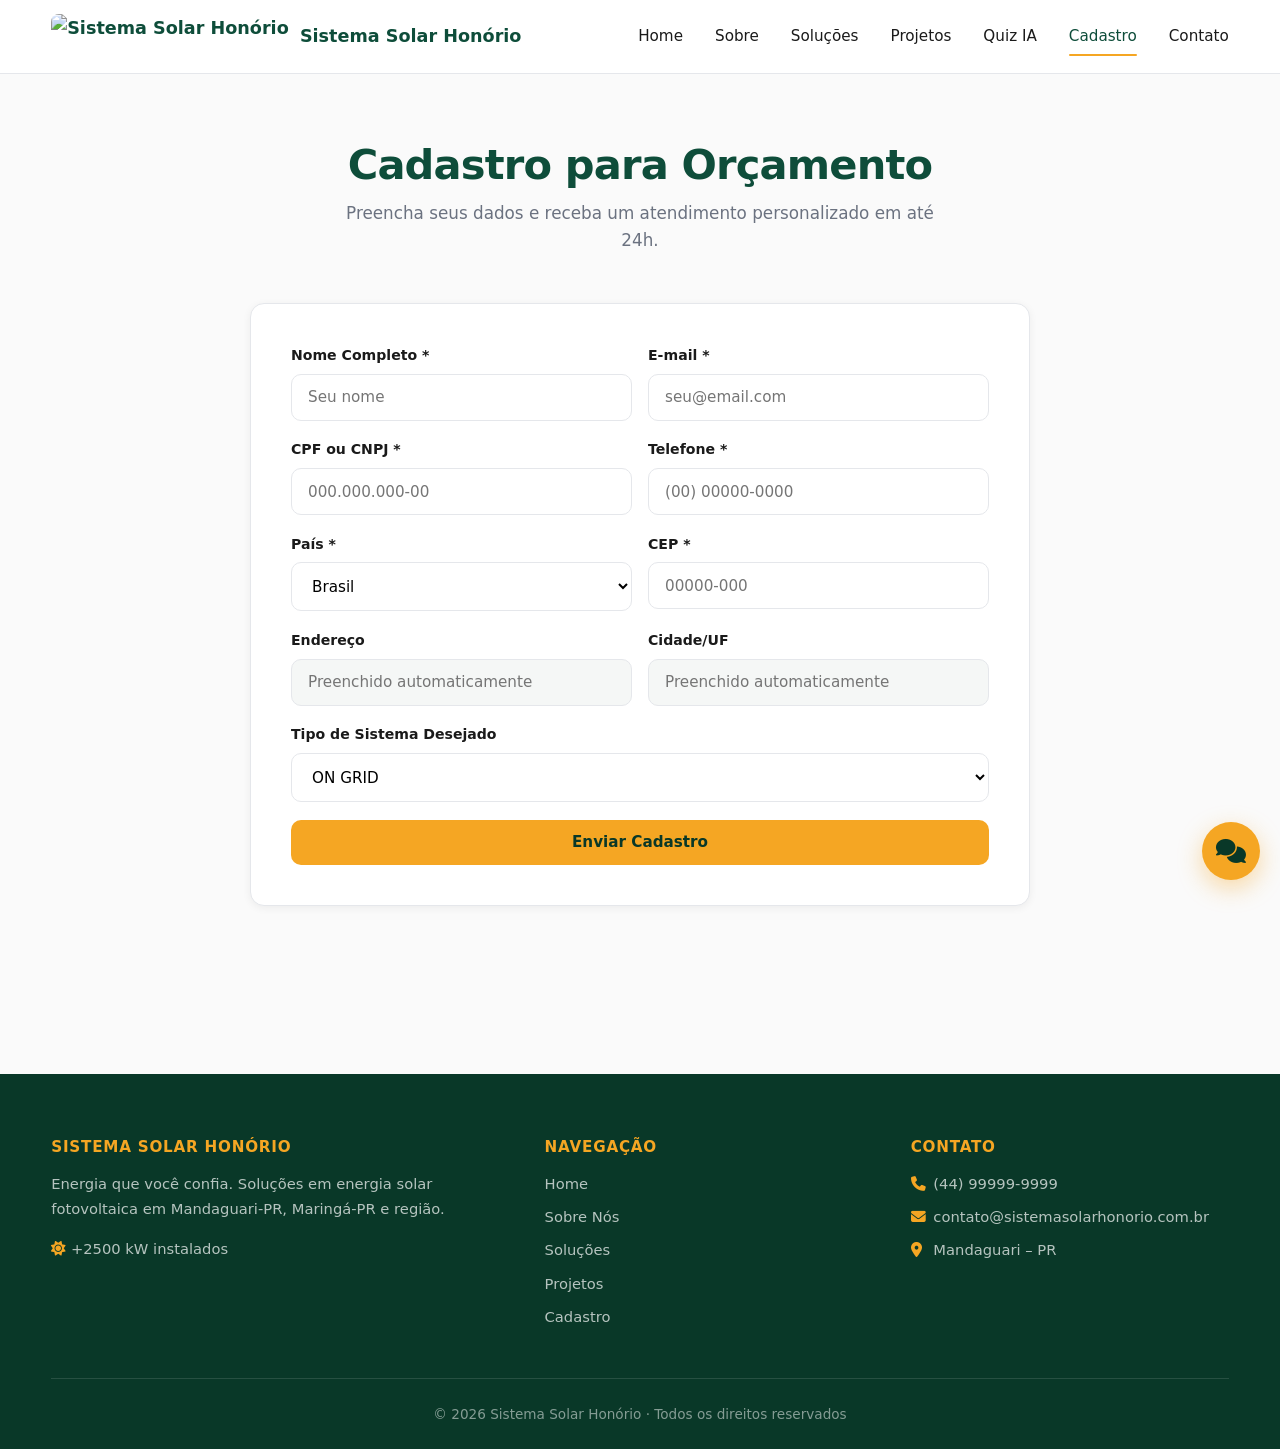
==== cadastro.html @ 6563ec47 "Create cadastro.html for user registration form This file contains an HTML form for user registratio" ====
<!DOCTYPE html>
<html lang="pt-BR">
<head>
  <meta charset="UTF-8">
  <meta name="viewport" content="width=device-width, initial-scale=1.0">
  <title>Cadastro | Sistema Solar Honório</title>
  <link rel="stylesheet" href="https://cdnjs.cloudflare.com/ajax/libs/font-awesome/6.5.0/css/all.min.css">
  <link rel="stylesheet" href="style.css">
</head>
<body>
  <div id="navbar"></div>

  <section class="section" style="padding-top: 140px;">
    <div class="container">
      <h2 class="section-title">Cadastro para Orçamento</h2>
      <p class="section-subtitle">Preencha seus dados e receba um atendimento personalizado em até 24h.</p>

      <form id="formCadastro" class="form-box">
        <div class="form-row">
          <div class="form-group">
            <label for="nome">Nome Completo *</label>
            <input type="text" id="nome" required placeholder="Seu nome">
          </div>
          <div class="form-group">
            <label for="email">E-mail *</label>
            <input type="email" id="email" required placeholder="seu@email.com">
          </div>
        </div>

        <div class="form-row">
          <div class="form-group">
            <label for="cpfCnpj">CPF ou CNPJ *</label>
            <input type="text" id="cpfCnpj" required placeholder="000.000.000-00" maxlength="18">
          </div>
          <div class="form-group">
            <label for="telefone">Telefone *</label>
            <input type="tel" id="telefone" required placeholder="(00) 00000-0000">
          </div>
        </div>

        <div class="form-row">
          <div class="form-group">
            <label for="pais">País *</label>
            <select id="pais" required>
              <option value="BR">Brasil</option>
              <option value="AR">Argentina</option>
              <option value="PY">Paraguai</option>
              <option value="UY">Uruguai</option>
              <option value="US">Estados Unidos</option>
              <option value="PT">Portugal</option>
            </select>
          </div>
          <div class="form-group">
            <label for="cep">CEP *</label>
            <input type="text" id="cep" required placeholder="00000-000" maxlength="9">
          </div>
        </div>

        <div class="form-row">
          <div class="form-group">
            <label for="endereco">Endereço</label>
            <input type="text" id="endereco" readonly placeholder="Preenchido automaticamente">
          </div>
          <div class="form-group">
            <label for="cidade">Cidade/UF</label>
            <input type="text" id="cidade" readonly placeholder="Preenchido automaticamente">
          </div>
        </div>

        <div class="form-group">
          <label for="tipoSistema">Tipo de Sistema Desejado</label>
          <select id="tipoSistema">
            <option>ON GRID</option>
            <option>OFF GRID</option>
            <option>ZERO GRID</option>
            <option>HÍBRIDO</option>
            <option>BESS</option>
            <option>Ainda não sei</option>
          </select>
        </div>

        <button type="submit" class="btn btn-primary" style="width:100%; justify-content:center;">Enviar Cadastro</button>
        <div id="formStatus" class="form-status"></div>
      </form>
    </div>
  </section>

  <div id="footer"></div>
  <script src="script.js"></script>
</body>
</html>
---- style.css ----
/* ===== RESET E VARIÁVEIS ===== */
:root {
  --primary: #0e4d3a;
  --primary-dark: #093828;
  --secondary: #f5a623;
  --secondary-dark: #d98f10;
  --accent: #16a34a;
  --dark: #1a1a1a;
  --gray: #6b7280;
  --light: #fafafa;
  --white: #ffffff;
  --border: #e5e7eb;
  --shadow-sm: 0 2px 8px rgba(0, 0, 0, 0.06);
  --shadow-md: 0 8px 24px rgba(0, 0, 0, 0.08);
  --shadow-lg: 0 20px 50px rgba(0, 0, 0, 0.12);
  --radius: 14px;
  --font: 'Inter', -apple-system, BlinkMacSystemFont, 'Segoe UI', system-ui, sans-serif;
}

* { margin: 0; padding: 0; box-sizing: border-box; }
html { scroll-behavior: smooth; }
body {
  font-family: var(--font);
  background: var(--light);
  color: var(--dark);
  line-height: 1.65;
  -webkit-font-smoothing: antialiased;
}
a { text-decoration: none; color: inherit; }
ul { list-style: none; }
img { max-width: 100%; display: block; }
.container { width: min(1180px, 92%); margin: 0 auto; }

/* ===== TIPOGRAFIA ===== */
h1, h2, h3, h4 { line-height: 1.2; font-weight: 700; letter-spacing: -0.02em; }
h1 { font-size: clamp(2.2rem, 5vw, 3.6rem); }
h2 { font-size: clamp(1.8rem, 3.5vw, 2.6rem); }
h3 { font-size: 1.25rem; }
.section { padding: 5.5rem 0; }
.section-title {
  color: var(--primary);
  text-align: center;
  margin-bottom: 0.6rem;
}
.section-subtitle {
  text-align: center;
  color: var(--gray);
  max-width: 620px;
  margin: 0 auto 3rem;
  font-size: 1.05rem;
}

/* ===== BOTÕES ===== */
.btn {
  display: inline-flex;
  align-items: center;
  gap: 0.5rem;
  padding: 0.85rem 1.9rem;
  border-radius: 10px;
  font-weight: 600;
  font-size: 0.95rem;
  transition: all 0.25s ease;
  cursor: pointer;
  border: none;
  font-family: inherit;
}
.btn-primary { background: var(--secondary); color: var(--primary-dark); }
.btn-primary:hover { background: var(--secondary-dark); transform: translateY(-2px); box-shadow: 0 8px 20px rgba(245, 166, 35, 0.35); }
.btn-outline { background: transparent; border: 2px solid var(--white); color: var(--white); }
.btn-outline:hover { background: var(--white); color: var(--primary); }
.btn-dark { background: var(--primary); color: var(--white); }
.btn-dark:hover { background: var(--primary-dark); transform: translateY(-2px); }

/* ===== HEADER / NAV ===== */
.header {
  position: fixed;
  top: 0; left: 0; right: 0;
  z-index: 1000;
  background: rgba(255, 255, 255, 0.92);
  backdrop-filter: blur(14px);
  -webkit-backdrop-filter: blur(14px);
  border-bottom: 1px solid var(--border);
  transition: all 0.3s;
}
.nav {
  display: flex;
  justify-content: space-between;
  align-items: center;
  padding: 0.9rem 0;
}
.logo {
  display: flex;
  align-items: center;
  gap: 0.7rem;
  font-weight: 800;
  font-size: 1.1rem;
  color: var(--primary);
}
.logo img { height: 44px; width: auto; border-radius: 8px; }
.nav-links { display: flex; gap: 2rem; align-items: center; }
.nav-links a {
  color: var(--dark);
  font-weight: 500;
  font-size: 0.95rem;
  padding: 0.4rem 0;
  position: relative;
  transition: color 0.2s;
}
.nav-links a:hover { color: var(--primary); }
.nav-links a.active { color: var(--primary); }
.nav-links a.active::after {
  content: '';
  position: absolute;
  bottom: -4px; left: 0; right: 0;
  height: 2px;
  background: var(--secondary);
  border-radius: 2px;
}
.menu-toggle {
  display: none;
  background: none;
  border: none;
  font-size: 1.6rem;
  color: var(--primary);
  cursor: pointer;
}

/* ===== HERO ===== */
.hero {
  min-height: 90vh;
  display: flex;
  align-items: center;
  padding: 140px 0 80px;
  position: relative;
  overflow: hidden;
  background: linear-gradient(135deg, #0e4d3a 0%, #16a34a 100%);
  color: var(--white);
}
.hero::before {
  content: '';
  position: absolute;
  top: -20%; right: -10%;
  width: 500px; height: 500px;
  background: radial-gradient(circle, rgba(245, 166, 35, 0.35), transparent 70%);
  border-radius: 50%;
  animation: float 8s ease-in-out infinite;
}
@keyframes float {
  0%, 100% { transform: translateY(0) scale(1); }
  50% { transform: translateY(-30px) scale(1.05); }
}
.hero-content { position: relative; z-index: 2; max-width: 720px; }
.hero h1 { margin-bottom: 1.2rem; }
.hero p { font-size: 1.15rem; opacity: 0.92; margin-bottom: 2rem; }
.hero-badges {
  display: flex;
  gap: 0.7rem;
  flex-wrap: wrap;
  margin-bottom: 2rem;
}
.badge {
  background: rgba(255, 255, 255, 0.14);
  border: 1px solid rgba(255, 255, 255, 0.25);
  padding: 0.5rem 1rem;
  border-radius: 50px;
  font-size: 0.85rem;
  font-weight: 500;
  display: inline-flex;
  align-items: center;
  gap: 0.4rem;
}
.hero-buttons { display: flex; gap: 1rem; flex-wrap: wrap; }

/* ===== STATS ===== */
.stats {
  background: var(--white);
  padding: 3.5rem 0;
  border-bottom: 1px solid var(--border);
}
.stats-grid {
  display: grid;
  grid-template-columns: repeat(auto-fit, minmax(160px, 1fr));
  gap: 2rem;
  text-align: center;
}
.stat h3 {
  font-size: 2.6rem;
  color: var(--primary);
  font-weight: 800;
  letter-spacing: -0.03em;
}
.stat p { color: var(--gray); font-size: 0.95rem; }

/* ===== CARDS ===== */
.grid-3 {
  display: grid;
  grid-template-columns: repeat(auto-fit, minmax(260px, 1fr));
  gap: 1.5rem;
}
.card {
  background: var(--white);
  padding: 2rem 1.6rem;
  border-radius: var(--radius);
  border: 1px solid var(--border);
  transition: all 0.3s ease;
}
.card:hover {
  border-color: var(--secondary);
  transform: translateY(-6px);
  box-shadow: var(--shadow-md);
}
.card i {
  font-size: 1.9rem;
  color: var(--secondary);
  margin-bottom: 1rem;
  display: inline-block;
}
.card h3 { color: var(--primary); margin-bottom: 0.5rem; }
.card p { color: var(--gray); font-size: 0.95rem; }

/* ===== PROJETOS ===== */
.projects-grid {
  display: grid;
  grid-template-columns: repeat(auto-fit, minmax(280px, 1fr));
  gap: 1.5rem;
}
.project-card {
  border-radius: var(--radius);
  overflow: hidden;
  position: relative;
  box-shadow: var(--shadow-sm);
  transition: transform 0.35s;
  aspect-ratio: 4 / 3;
}
.project-card:hover { transform: scale(1.02); }
.project-card img { width: 100%; height: 100%; object-fit: cover; }
.project-info {
  position: absolute;
  bottom: 0; left: 0; right: 0;
  padding: 2.5rem 1.2rem 1.2rem;
  background: linear-gradient(transparent, rgba(9, 56, 40, 0.92));
  color: var(--white);
}
.project-info h4 { font-size: 1.05rem; margin-bottom: 0.2rem; }
.project-info p { font-size: 0.85rem; opacity: 0.85; }

/* ===== SOBRE ===== */
.about-grid {
  display: grid;
  grid-template-columns: 1fr 1fr;
  gap: 3.5rem;
  align-items: center;
}
.about-grid img {
  border-radius: var(--radius);
  box-shadow: var(--shadow-md);
  aspect-ratio: 4 / 3;
  object-fit: cover;
  width: 100%;
}
.about-text h2 { color: var(--primary); margin-bottom: 0.4rem; }
.about-text .tagline {
  color: var(--secondary);
  font-weight: 600;
  margin-bottom: 1.2rem;
  display: block;
}
.about-text p { color: var(--gray); margin-bottom: 1rem; }

/* ===== FORMULÁRIO ===== */
.form-box {
  background: var(--white);
  border: 1px solid var(--border);
  border-radius: var(--radius);
  padding: 2.5rem;
  max-width: 780px;
  margin: 0 auto;
  box-shadow: var(--shadow-sm);
}
.form-row {
  display: grid;
  grid-template-columns: 1fr 1fr;
  gap: 1rem;
}
.form-group { margin-bottom: 1.1rem; }
.form-group label {
  display: block;
  font-size: 0.88rem;
  font-weight: 600;
  color: var(--dark);
  margin-bottom: 0.4rem;
}
.form-group input,
.form-group select {
  width: 100%;
  padding: 0.85rem 1rem;
  border: 1.5px solid var(--border);
  border-radius: 10px;
  font-size: 0.95rem;
  font-family: inherit;
  background: var(--white);
  transition: all 0.2s;
}
.form-group input:focus,
.form-group select:focus {
  border-color: var(--secondary);
  outline: none;
  box-shadow: 0 0 0 3px rgba(245, 166, 35, 0.15);
}
.form-group input[readonly] {
  background: #f5f7f6;
  color: var(--gray);
}
.form-status {
  margin-top: 1rem;
  padding: 0.85rem 1rem;
  border-radius: 10px;
  font-size: 0.9rem;
  display: none;
}
.form-status.success { background: #dcfce7; color: #166534; display: block; }
.form-status.error { background: #fee2e2; color: #991b1b; display: block; }

/* ===== QUIZ ===== */
.quiz-box {
  background: var(--white);
  border: 1px solid var(--border);
  border-radius: var(--radius);
  padding: 2.5rem;
  max-width: 720px;
  margin: 0 auto;
  box-shadow: var(--shadow-sm);
}
.quiz-progress {
  height: 6px;
  background: #eef2f0;
  border-radius: 3px;
  margin-bottom: 1.5rem;
  overflow: hidden;
}
.quiz-progress-bar {
  height: 100%;
  background: var(--secondary);
  border-radius: 3px;
  transition: width 0.4s ease;
}
.quiz-question { font-size: 1.15rem; font-weight: 600; margin-bottom: 1.2rem; color: var(--primary); }
.quiz-options { display: grid; gap: 0.7rem; }
.quiz-option {
  padding: 0.95rem 1.2rem;
  border: 1.5px solid var(--border);
  border-radius: 10px;
  cursor: pointer;
  transition: all 0.2s;
  font-size: 0.95rem;
}
.quiz-option:hover { border-color: var(--secondary); background: #fffaf0; }
.quiz-result h3 { color: var(--primary); margin-bottom: 0.6rem; }
.quiz-result .result-badge {
  display: inline-block;
  padding: 0.7rem 1.6rem;
  background: var(--secondary);
  color: var(--primary-dark);
  border-radius: 10px;
  font-weight: 800;
  font-size: 1.4rem;
  margin: 0.8rem 0 1.2rem;
}

/* ===== PARCEIROS ===== */
.partners-logos {
  display: flex;
  flex-wrap: wrap;
  justify-content: center;
  gap: 2.5rem;
  align-items: center;
}
.partners-logos img {
  height: 56px;
  width: auto;
  filter: grayscale(100%);
  opacity: 0.6;
  transition: all 0.3s;
}
.partners-logos img:hover { filter: grayscale(0); opacity: 1; }

/* ===== CONTATO ===== */
.contact-grid {
  display: grid;
  grid-template-columns: repeat(auto-fit, minmax(220px, 1fr));
  gap: 1.5rem;
}
.contact-card {
  background: var(--white);
  border: 1px solid var(--border);
  border-radius: var(--radius);
  padding: 2rem 1.5rem;
  text-align: center;
  transition: all 0.3s;
}
.contact-card:hover { border-color: var(--secondary); box-shadow: var(--shadow-md); }
.contact-card i {
  font-size: 1.9rem;
  color: var(--secondary);
  margin-bottom: 0.8rem;
}
.contact-card h4 { color: var(--primary); margin-bottom: 0.3rem; font-size: 1rem; }
.contact-card p { color: var(--gray); font-size: 0.92rem; }

/* ===== FOOTER ===== */
.footer {
  background: var(--primary-dark);
  color: var(--white);
  padding: 4rem 0 1.5rem;
  margin-top: 5rem;
}
.footer-grid {
  display: grid;
  grid-template-columns: 1.4fr 1fr 1fr;
  gap: 3rem;
  margin-bottom: 2.5rem;
}
.footer h4 {
  color: var(--secondary);
  font-size: 0.95rem;
  text-transform: uppercase;
  letter-spacing: 0.05em;
  margin-bottom: 1rem;
}
.footer p, .footer li {
  color: rgba(255, 255, 255, 0.7);
  font-size: 0.92rem;
  margin-bottom: 0.55rem;
}
.footer li i { width: 18px; color: var(--secondary); }
.footer-bottom {
  border-top: 1px solid rgba(255, 255, 255, 0.12);
  padding-top: 1.5rem;
  text-align: center;
  font-size: 0.85rem;
  color: rgba(255, 255, 255, 0.5);
}

/* ===== CHAT ===== */
.chat-widget { position: fixed; bottom: 20px; right: 20px; z-index: 1100; }
.chat-toggle {
  width: 58px; height: 58px;
  border-radius: 50%;
  background: var(--secondary);
  color: var(--primary-dark);
  border: none;
  font-size: 1.5rem;
  cursor: pointer;
  box-shadow: 0 8px 24px rgba(245, 166, 35, 0.4);
  transition: transform 0.25s;
  display: flex;
  align-items: center;
  justify-content: center;
}
.chat-toggle:hover { transform: scale(1.08); }
.chat-window {
  display: none;
  position: absolute;
  bottom: 74px;
  right: 0;
  width: 340px;
  max-width: calc(100vw - 40px);
  background: var(--white);
  border-radius: var(--radius);
  box-shadow: var(--shadow-lg);
  overflow: hidden;
  border: 1px solid var(--border);
}
.chat-window.open { display: block; animation: slideUp 0.3s ease; }
@keyframes slideUp {
  from { opacity: 0; transform: translateY(10px); }
  to { opacity: 1; transform: translateY(0); }
}
.chat-header {
  background: var(--primary);
  color: var(--white);
  padding: 0.9rem 1rem;
  font-weight: 600;
  font-size: 0.95rem;
}
.chat-messages {
  height: 280px;
  overflow-y: auto;
  padding: 1rem;
  background: #f7f9f8;
}
.chat-msg {
  padding: 0.65rem 0.9rem;
  border-radius: 12px;
  max-width: 85%;
  font-size: 0.9rem;
  margin-bottom: 0.7rem;
  line-height: 1.4;
}
.chat-msg.bot { background: var(--white); border: 1px solid var(--border); }
.chat-msg.user { background: var(--primary); color: var(--white); margin-left: auto; }
.chat-input-area {
  display: flex;
  border-top: 1px solid var(--border);
}
.chat-input-area input {
  flex: 1;
  padding: 0.85rem 1rem;
  border: none;
  outline: none;
  font-family: inherit;
  font-size: 0.9rem;
}
.chat-input-area button {
  background: var(--secondary);
  border: none;
  padding: 0 1.2rem;
  cursor: pointer;
  color: var(--primary-dark);
  font-size: 1rem;
}

/* ===== RESPONSIVO ===== */
@media (max-width: 860px) {
  .nav-links {
    position: fixed;
    top: 68px;
    left: 0;
    width: 100%;
    height: calc(100vh - 68px);
    background: var(--white);
    flex-direction: column;
    justify-content: flex-start;
    padding: 2.5rem 2rem;
    gap: 0;
    transform: translateX(-100%);
    transition: transform 0.3s ease;
    border-top: 1px solid var(--border);
  }
  .nav-links.active { transform: translateX(0); }
  .nav-links li { width: 100%; border-bottom: 1px solid var(--border); }
  .nav-links a { display: block; padding: 1rem 0; font-size: 1.05rem; }
  .nav-links a.active::after { display: none; }
  .menu-toggle { display: block; }
  .about-grid { grid-template-columns: 1fr; gap: 2rem; }
  .form-row { grid-template-columns: 1fr; }
  .form-box, .quiz-box { padding: 1.6rem; }
  .footer-grid { grid-template-columns: 1fr; gap: 2rem; }
  .hero { padding-top: 120px; }
  .section { padding: 3.5rem 0; }
}
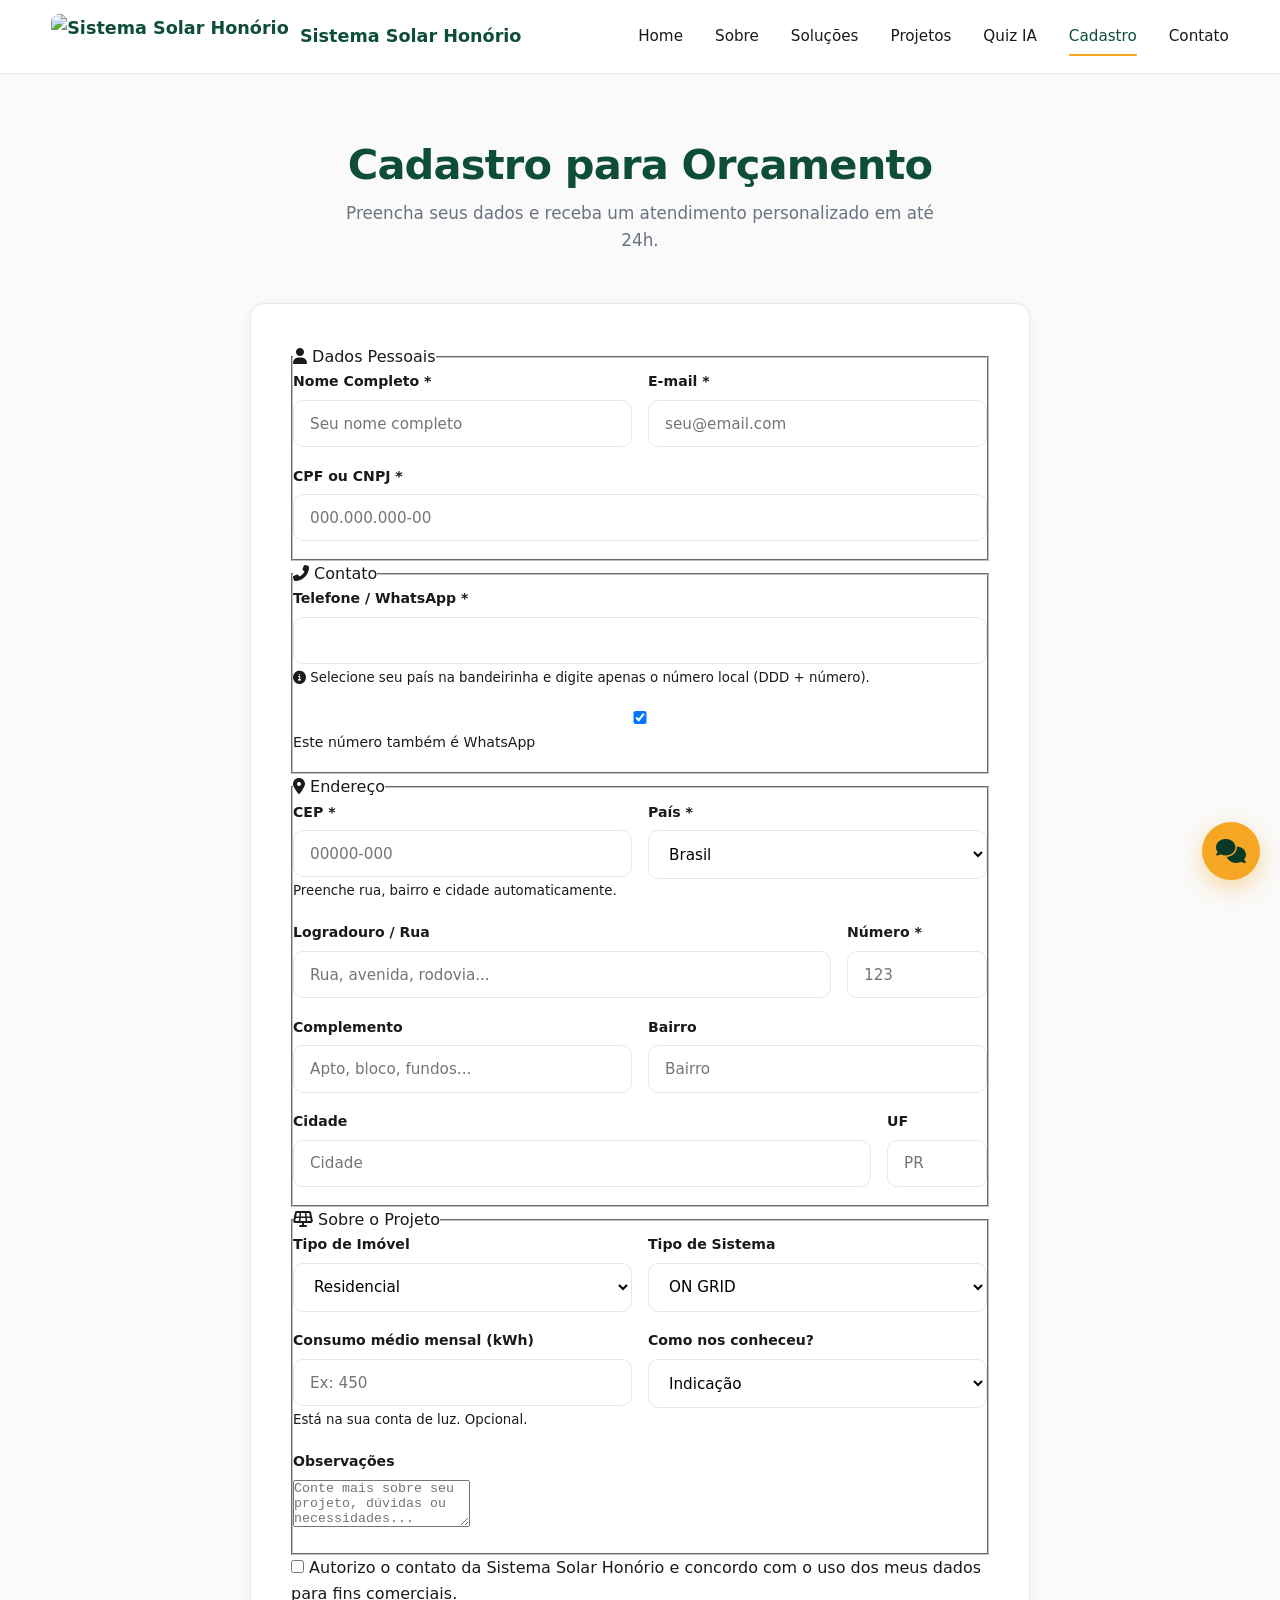
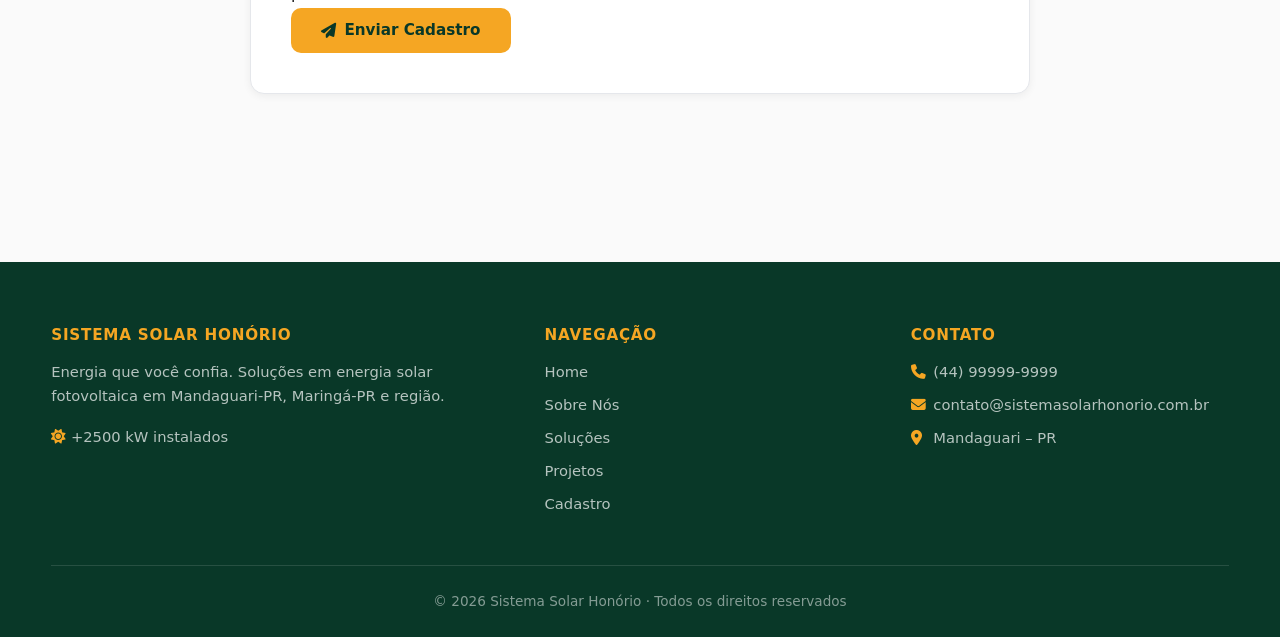
==== commit cdea3952: "Refactor cadastro form with new fields and styles Updated the cadastro.html form to include new fiel" ====
--- a/cadastro.html
+++ b/cadastro.html
@@ -5,6 +5,8 @@
   <meta name="viewport" content="width=device-width, initial-scale=1.0">
   <title>Cadastro | Sistema Solar Honório</title>
   <link rel="stylesheet" href="https://cdnjs.cloudflare.com/ajax/libs/font-awesome/6.5.0/css/all.min.css">
+  <!-- intl-tel-input: seletor de país no telefone -->
+  <link rel="stylesheet" href="https://cdn.jsdelivr.net/npm/intl-tel-input@23.0.4/build/css/intlTelInput.css">
   <link rel="stylesheet" href="style.css">
 </head>
 <body>
@@ -15,77 +17,187 @@
       <h2 class="section-title">Cadastro para Orçamento</h2>
       <p class="section-subtitle">Preencha seus dados e receba um atendimento personalizado em até 24h.</p>
 
-      <form id="formCadastro" class="form-box">
-        <div class="form-row">
-          <div class="form-group">
-            <label for="nome">Nome Completo *</label>
-            <input type="text" id="nome" required placeholder="Seu nome">
-          </div>
-          <div class="form-group">
-            <label for="email">E-mail *</label>
-            <input type="email" id="email" required placeholder="seu@email.com">
-          </div>
-        </div>
-
-        <div class="form-row">
+      <form id="formCadastro" class="form-box" novalidate>
+
+        <!-- ===== DADOS PESSOAIS ===== -->
+        <fieldset class="form-fieldset">
+          <legend class="form-legend">
+            <i class="fas fa-user"></i> Dados Pessoais
+          </legend>
+
+          <div class="form-row">
+            <div class="form-group">
+              <label for="nome">Nome Completo *</label>
+              <input type="text" id="nome" required placeholder="Seu nome completo">
+            </div>
+            <div class="form-group">
+              <label for="email">E-mail *</label>
+              <input type="email" id="email" required placeholder="seu@email.com">
+            </div>
+          </div>
+
           <div class="form-group">
             <label for="cpfCnpj">CPF ou CNPJ *</label>
             <input type="text" id="cpfCnpj" required placeholder="000.000.000-00" maxlength="18">
           </div>
-          <div class="form-group">
-            <label for="telefone">Telefone *</label>
-            <input type="tel" id="telefone" required placeholder="(00) 00000-0000">
-          </div>
+        </fieldset>
+
+        <!-- ===== CONTATO ===== -->
+        <fieldset class="form-fieldset">
+          <legend class="form-legend">
+            <i class="fas fa-phone-alt"></i> Contato
+          </legend>
+
+          <div class="form-group">
+            <label for="telefone">Telefone / WhatsApp *</label>
+            <input type="tel" id="telefone" required data-intl="true">
+            <small class="form-hint">
+              <i class="fas fa-info-circle"></i>
+              Selecione seu país na bandeirinha e digite apenas o número local (DDD + número).
+            </small>
+          </div>
+
+          <div class="form-group">
+            <label class="checkbox-label" style="font-weight:500; color:var(--dark);">
+              <input type="checkbox" id="isWhatsapp" checked>
+              <span>Este número também é WhatsApp</span>
+            </label>
+          </div>
+        </fieldset>
+
+        <!-- ===== ENDEREÇO ===== -->
+        <fieldset class="form-fieldset">
+          <legend class="form-legend">
+            <i class="fas fa-map-marker-alt"></i> Endereço
+          </legend>
+
+          <div class="form-row">
+            <div class="form-group">
+              <label for="cep">CEP *</label>
+              <input type="text" id="cep" required placeholder="00000-000" maxlength="9">
+              <small class="form-hint">Preenche rua, bairro e cidade automaticamente.</small>
+            </div>
+            <div class="form-group">
+              <label for="pais">País *</label>
+              <select id="pais" required>
+                <option value="BR">Brasil</option>
+                <option value="AR">Argentina</option>
+                <option value="PY">Paraguai</option>
+                <option value="UY">Uruguai</option>
+                <option value="US">Estados Unidos</option>
+                <option value="PT">Portugal</option>
+              </select>
+            </div>
+          </div>
+
+          <div class="form-row" style="grid-template-columns: 1fr 140px;">
+            <div class="form-group">
+              <label for="endereco">Logradouro / Rua</label>
+              <input type="text" id="endereco" placeholder="Rua, avenida, rodovia...">
+            </div>
+            <div class="form-group">
+              <label for="numero">Número *</label>
+              <input type="text" id="numero" required placeholder="123">
+            </div>
+          </div>
+
+          <div class="form-row">
+            <div class="form-group">
+              <label for="complemento">Complemento</label>
+              <input type="text" id="complemento" placeholder="Apto, bloco, fundos...">
+            </div>
+            <div class="form-group">
+              <label for="bairro">Bairro</label>
+              <input type="text" id="bairro" placeholder="Bairro">
+            </div>
+          </div>
+
+          <div class="form-row" style="grid-template-columns: 1fr 100px;">
+            <div class="form-group">
+              <label for="cidade">Cidade</label>
+              <input type="text" id="cidade" placeholder="Cidade">
+            </div>
+            <div class="form-group">
+              <label for="estado">UF</label>
+              <input type="text" id="estado" placeholder="PR" maxlength="2" style="text-transform:uppercase;">
+            </div>
+          </div>
+        </fieldset>
+
+        <!-- ===== SOBRE O PROJETO ===== -->
+        <fieldset class="form-fieldset">
+          <legend class="form-legend">
+            <i class="fas fa-solar-panel"></i> Sobre o Projeto
+          </legend>
+
+          <div class="form-row">
+            <div class="form-group">
+              <label for="tipoImovel">Tipo de Imóvel</label>
+              <select id="tipoImovel">
+                <option>Residencial</option>
+                <option>Comercial</option>
+                <option>Rural</option>
+                <option>Industrial</option>
+              </select>
+            </div>
+            <div class="form-group">
+              <label for="tipoSistema">Tipo de Sistema</label>
+              <select id="tipoSistema">
+                <option>ON GRID</option>
+                <option>OFF GRID</option>
+                <option>ZERO GRID</option>
+                <option>HÍBRIDO</option>
+                <option>BESS</option>
+                <option>Ainda não sei</option>
+              </select>
+            </div>
+          </div>
+
+          <div class="form-row">
+            <div class="form-group">
+              <label for="consumo">Consumo médio mensal (kWh)</label>
+              <input type="text" id="consumo" placeholder="Ex: 450">
+              <small class="form-hint">Está na sua conta de luz. Opcional.</small>
+            </div>
+            <div class="form-group">
+              <label for="origem">Como nos conheceu?</label>
+              <select id="origem">
+                <option>Indicação</option>
+                <option>Instagram</option>
+                <option>Google</option>
+                <option>Facebook</option>
+                <option>Passou em frente</option>
+                <option>Outro</option>
+              </select>
+            </div>
+          </div>
+
+          <div class="form-group">
+            <label for="mensagem">Observações</label>
+            <textarea id="mensagem" rows="3" placeholder="Conte mais sobre seu projeto, dúvidas ou necessidades..."></textarea>
+          </div>
+        </fieldset>
+
+        <!-- ===== TERMOS E ENVIO ===== -->
+        <div class="form-terms">
+          <label class="checkbox-label">
+            <input type="checkbox" id="termos" required>
+            <span>Autorizo o contato da Sistema Solar Honório e concordo com o uso dos meus dados para fins comerciais.</span>
+          </label>
         </div>
 
-        <div class="form-row">
-          <div class="form-group">
-            <label for="pais">País *</label>
-            <select id="pais" required>
-              <option value="BR">Brasil</option>
-              <option value="AR">Argentina</option>
-              <option value="PY">Paraguai</option>
-              <option value="UY">Uruguai</option>
-              <option value="US">Estados Unidos</option>
-              <option value="PT">Portugal</option>
-            </select>
-          </div>
-          <div class="form-group">
-            <label for="cep">CEP *</label>
-            <input type="text" id="cep" required placeholder="00000-000" maxlength="9">
-          </div>
-        </div>
-
-        <div class="form-row">
-          <div class="form-group">
-            <label for="endereco">Endereço</label>
-            <input type="text" id="endereco" readonly placeholder="Preenchido automaticamente">
-          </div>
-          <div class="form-group">
-            <label for="cidade">Cidade/UF</label>
-            <input type="text" id="cidade" readonly placeholder="Preenchido automaticamente">
-          </div>
-        </div>
-
-        <div class="form-group">
-          <label for="tipoSistema">Tipo de Sistema Desejado</label>
-          <select id="tipoSistema">
-            <option>ON GRID</option>
-            <option>OFF GRID</option>
-            <option>ZERO GRID</option>
-            <option>HÍBRIDO</option>
-            <option>BESS</option>
-            <option>Ainda não sei</option>
-          </select>
-        </div>
-
-        <button type="submit" class="btn btn-primary" style="width:100%; justify-content:center;">Enviar Cadastro</button>
+        <button type="submit" class="btn btn-primary btn-block">
+          <i class="fas fa-paper-plane"></i> Enviar Cadastro
+        </button>
         <div id="formStatus" class="form-status"></div>
       </form>
     </div>
   </section>
 
   <div id="footer"></div>
+
+  <!-- intl-tel-input JS -->
+  <script src="https://cdn.jsdelivr.net/npm/intl-tel-input@23.0.4/build/js/intlTelInput.min.js"></script>
   <script src="script.js"></script>
 </body>
 </html>
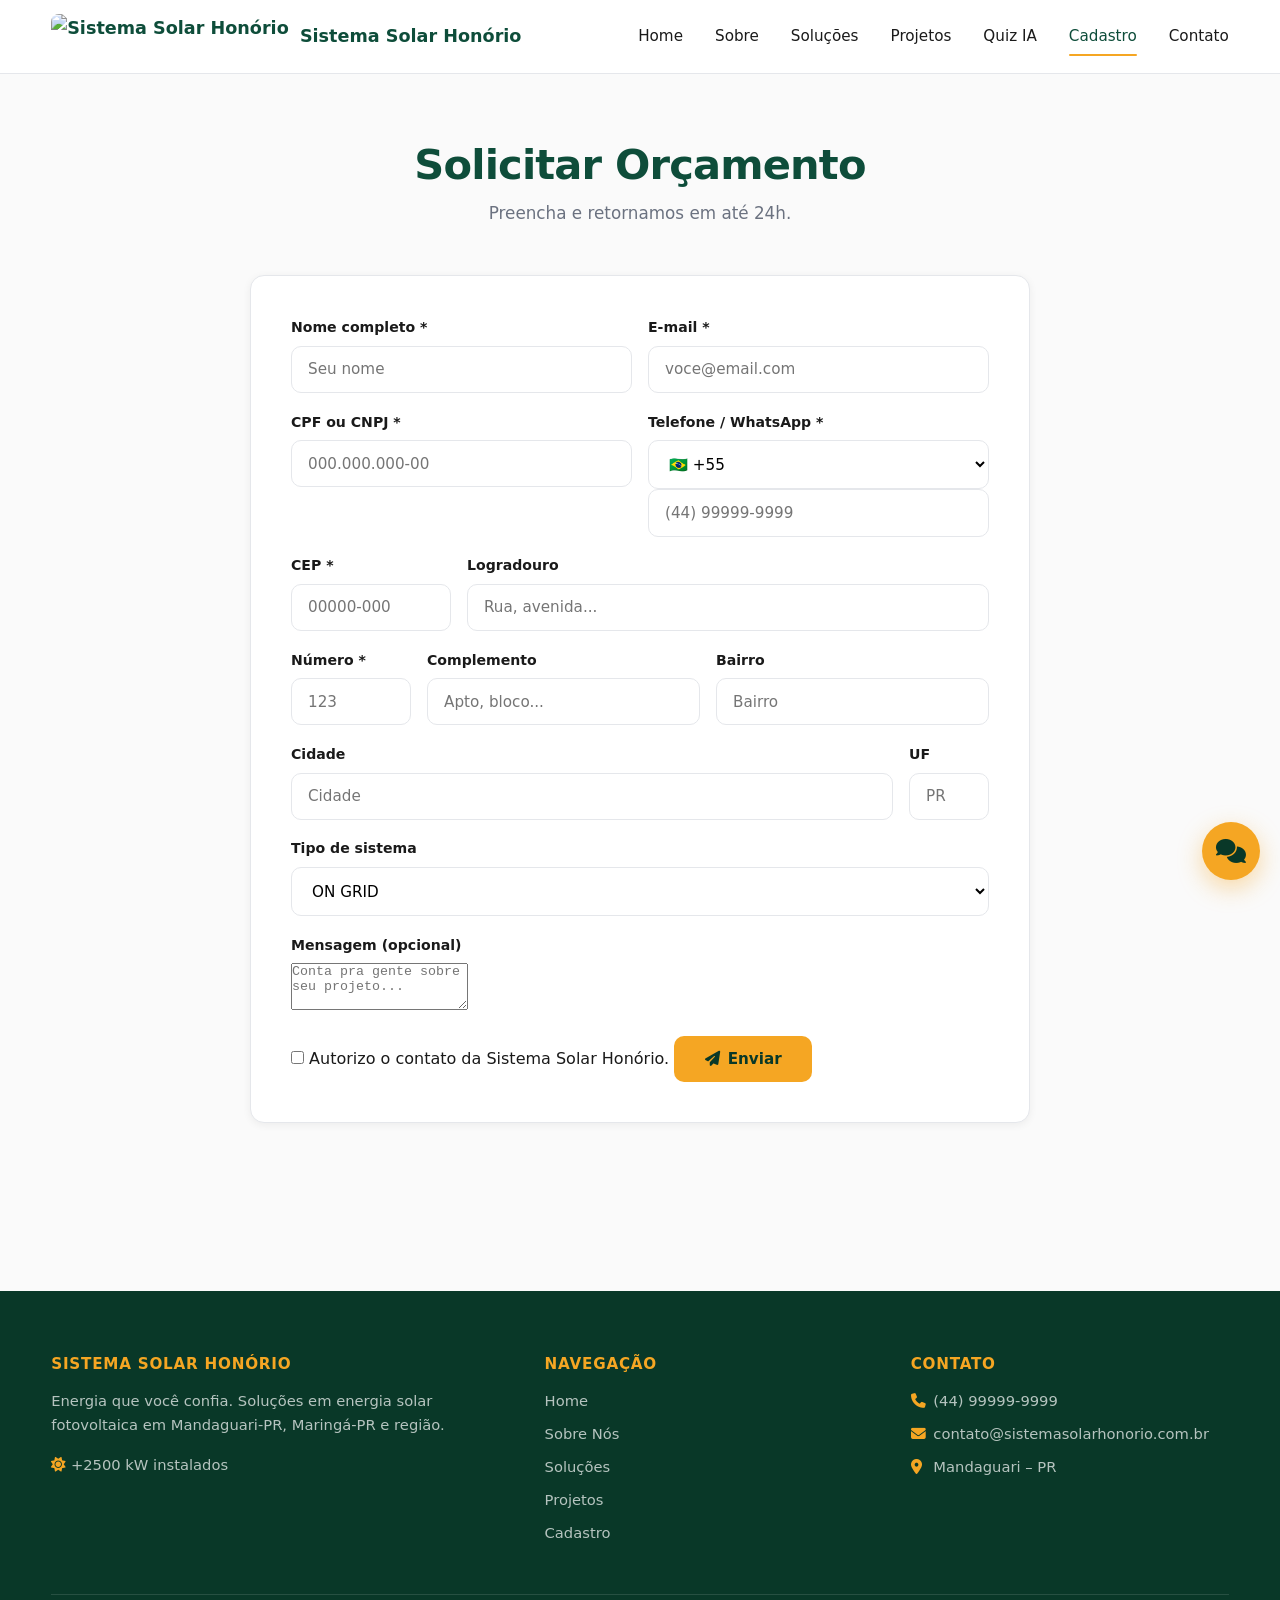
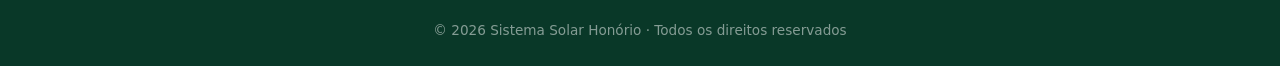
==== commit 6722b15b: "Update form fields and labels in cadastro.html" ====
--- a/cadastro.html
+++ b/cadastro.html
@@ -5,8 +5,6 @@
   <meta name="viewport" content="width=device-width, initial-scale=1.0">
   <title>Cadastro | Sistema Solar Honório</title>
   <link rel="stylesheet" href="https://cdnjs.cloudflare.com/ajax/libs/font-awesome/6.5.0/css/all.min.css">
-  <!-- intl-tel-input: seletor de país no telefone -->
-  <link rel="stylesheet" href="https://cdn.jsdelivr.net/npm/intl-tel-input@23.0.4/build/css/intlTelInput.css">
   <link rel="stylesheet" href="style.css">
 </head>
 <body>
@@ -14,180 +12,110 @@
 
   <section class="section" style="padding-top: 140px;">
     <div class="container">
-      <h2 class="section-title">Cadastro para Orçamento</h2>
-      <p class="section-subtitle">Preencha seus dados e receba um atendimento personalizado em até 24h.</p>
+      <h2 class="section-title">Solicitar Orçamento</h2>
+      <p class="section-subtitle">Preencha e retornamos em até 24h.</p>
 
       <form id="formCadastro" class="form-box" novalidate>
 
-        <!-- ===== DADOS PESSOAIS ===== -->
-        <fieldset class="form-fieldset">
-          <legend class="form-legend">
-            <i class="fas fa-user"></i> Dados Pessoais
-          </legend>
+        <div class="form-row">
+          <div class="form-group">
+            <label for="nome">Nome completo *</label>
+            <input type="text" id="nome" required placeholder="Seu nome">
+          </div>
+          <div class="form-group">
+            <label for="email">E-mail *</label>
+            <input type="email" id="email" required placeholder="voce@email.com">
+          </div>
+        </div>
 
-          <div class="form-row">
-            <div class="form-group">
-              <label for="nome">Nome Completo *</label>
-              <input type="text" id="nome" required placeholder="Seu nome completo">
-            </div>
-            <div class="form-group">
-              <label for="email">E-mail *</label>
-              <input type="email" id="email" required placeholder="seu@email.com">
-            </div>
-          </div>
-
+        <div class="form-row">
           <div class="form-group">
             <label for="cpfCnpj">CPF ou CNPJ *</label>
             <input type="text" id="cpfCnpj" required placeholder="000.000.000-00" maxlength="18">
           </div>
-        </fieldset>
-
-        <!-- ===== CONTATO ===== -->
-        <fieldset class="form-fieldset">
-          <legend class="form-legend">
-            <i class="fas fa-phone-alt"></i> Contato
-          </legend>
-
           <div class="form-group">
             <label for="telefone">Telefone / WhatsApp *</label>
-            <input type="tel" id="telefone" required data-intl="true">
-            <small class="form-hint">
-              <i class="fas fa-info-circle"></i>
-              Selecione seu país na bandeirinha e digite apenas o número local (DDD + número).
-            </small>
-          </div>
-
-          <div class="form-group">
-            <label class="checkbox-label" style="font-weight:500; color:var(--dark);">
-              <input type="checkbox" id="isWhatsapp" checked>
-              <span>Este número também é WhatsApp</span>
-            </label>
-          </div>
-        </fieldset>
-
-        <!-- ===== ENDEREÇO ===== -->
-        <fieldset class="form-fieldset">
-          <legend class="form-legend">
-            <i class="fas fa-map-marker-alt"></i> Endereço
-          </legend>
-
-          <div class="form-row">
-            <div class="form-group">
-              <label for="cep">CEP *</label>
-              <input type="text" id="cep" required placeholder="00000-000" maxlength="9">
-              <small class="form-hint">Preenche rua, bairro e cidade automaticamente.</small>
-            </div>
-            <div class="form-group">
-              <label for="pais">País *</label>
-              <select id="pais" required>
-                <option value="BR">Brasil</option>
-                <option value="AR">Argentina</option>
-                <option value="PY">Paraguai</option>
-                <option value="UY">Uruguai</option>
-                <option value="US">Estados Unidos</option>
-                <option value="PT">Portugal</option>
+            <div class="phone-group">
+              <select id="countryCode" aria-label="Código do país">
+                <option value="+55" data-mask="br" selected>🇧🇷 +55</option>
+                <option value="+54" data-mask="ar">🇦🇷 +54</option>
+                <option value="+595" data-mask="py">🇵🇾 +595</option>
+                <option value="+598" data-mask="uy">🇺🇾 +598</option>
+                <option value="+1" data-mask="us">🇺🇸 +1</option>
+                <option value="+351" data-mask="pt">🇵🇹 +351</option>
+                <option value="+34" data-mask="es">🇪🇸 +34</option>
+                <option value="+39" data-mask="it">🇮🇹 +39</option>
+                <option value="+49" data-mask="de">🇩🇪 +49</option>
+                <option value="+44" data-mask="uk">🇬🇧 +44</option>
+                <option value="+81" data-mask="jp">🇯🇵 +81</option>
+                <option value="+86" data-mask="cn">🇨🇳 +86</option>
               </select>
+              <input type="tel" id="telefone" required placeholder="(44) 99999-9999">
             </div>
           </div>
-
-          <div class="form-row" style="grid-template-columns: 1fr 140px;">
-            <div class="form-group">
-              <label for="endereco">Logradouro / Rua</label>
-              <input type="text" id="endereco" placeholder="Rua, avenida, rodovia...">
-            </div>
-            <div class="form-group">
-              <label for="numero">Número *</label>
-              <input type="text" id="numero" required placeholder="123">
-            </div>
-          </div>
-
-          <div class="form-row">
-            <div class="form-group">
-              <label for="complemento">Complemento</label>
-              <input type="text" id="complemento" placeholder="Apto, bloco, fundos...">
-            </div>
-            <div class="form-group">
-              <label for="bairro">Bairro</label>
-              <input type="text" id="bairro" placeholder="Bairro">
-            </div>
-          </div>
-
-          <div class="form-row" style="grid-template-columns: 1fr 100px;">
-            <div class="form-group">
-              <label for="cidade">Cidade</label>
-              <input type="text" id="cidade" placeholder="Cidade">
-            </div>
-            <div class="form-group">
-              <label for="estado">UF</label>
-              <input type="text" id="estado" placeholder="PR" maxlength="2" style="text-transform:uppercase;">
-            </div>
-          </div>
-        </fieldset>
-
-        <!-- ===== SOBRE O PROJETO ===== -->
-        <fieldset class="form-fieldset">
-          <legend class="form-legend">
-            <i class="fas fa-solar-panel"></i> Sobre o Projeto
-          </legend>
-
-          <div class="form-row">
-            <div class="form-group">
-              <label for="tipoImovel">Tipo de Imóvel</label>
-              <select id="tipoImovel">
-                <option>Residencial</option>
-                <option>Comercial</option>
-                <option>Rural</option>
-                <option>Industrial</option>
-              </select>
-            </div>
-            <div class="form-group">
-              <label for="tipoSistema">Tipo de Sistema</label>
-              <select id="tipoSistema">
-                <option>ON GRID</option>
-                <option>OFF GRID</option>
-                <option>ZERO GRID</option>
-                <option>HÍBRIDO</option>
-                <option>BESS</option>
-                <option>Ainda não sei</option>
-              </select>
-            </div>
-          </div>
-
-          <div class="form-row">
-            <div class="form-group">
-              <label for="consumo">Consumo médio mensal (kWh)</label>
-              <input type="text" id="consumo" placeholder="Ex: 450">
-              <small class="form-hint">Está na sua conta de luz. Opcional.</small>
-            </div>
-            <div class="form-group">
-              <label for="origem">Como nos conheceu?</label>
-              <select id="origem">
-                <option>Indicação</option>
-                <option>Instagram</option>
-                <option>Google</option>
-                <option>Facebook</option>
-                <option>Passou em frente</option>
-                <option>Outro</option>
-              </select>
-            </div>
-          </div>
-
-          <div class="form-group">
-            <label for="mensagem">Observações</label>
-            <textarea id="mensagem" rows="3" placeholder="Conte mais sobre seu projeto, dúvidas ou necessidades..."></textarea>
-          </div>
-        </fieldset>
-
-        <!-- ===== TERMOS E ENVIO ===== -->
-        <div class="form-terms">
-          <label class="checkbox-label">
-            <input type="checkbox" id="termos" required>
-            <span>Autorizo o contato da Sistema Solar Honório e concordo com o uso dos meus dados para fins comerciais.</span>
-          </label>
         </div>
 
+        <div class="form-row" style="grid-template-columns: 160px 1fr;">
+          <div class="form-group">
+            <label for="cep">CEP *</label>
+            <input type="text" id="cep" required placeholder="00000-000" maxlength="9" inputmode="numeric">
+          </div>
+          <div class="form-group">
+            <label for="endereco">Logradouro</label>
+            <input type="text" id="endereco" placeholder="Rua, avenida...">
+          </div>
+        </div>
+
+        <div class="form-row" style="grid-template-columns: 120px 1fr 1fr;">
+          <div class="form-group">
+            <label for="numero">Número *</label>
+            <input type="text" id="numero" required placeholder="123">
+          </div>
+          <div class="form-group">
+            <label for="complemento">Complemento</label>
+            <input type="text" id="complemento" placeholder="Apto, bloco...">
+          </div>
+          <div class="form-group">
+            <label for="bairro">Bairro</label>
+            <input type="text" id="bairro" placeholder="Bairro">
+          </div>
+        </div>
+
+        <div class="form-row" style="grid-template-columns: 1fr 80px;">
+          <div class="form-group">
+            <label for="cidade">Cidade</label>
+            <input type="text" id="cidade" placeholder="Cidade">
+          </div>
+          <div class="form-group">
+            <label for="estado">UF</label>
+            <input type="text" id="estado" maxlength="2" placeholder="PR" style="text-transform:uppercase;">
+          </div>
+        </div>
+
+        <div class="form-group">
+          <label for="tipoSistema">Tipo de sistema</label>
+          <select id="tipoSistema">
+            <option>ON GRID</option>
+            <option>OFF GRID</option>
+            <option>ZERO GRID</option>
+            <option>HÍBRIDO</option>
+            <option>BESS</option>
+            <option>Ainda não sei</option>
+          </select>
+        </div>
+
+        <div class="form-group">
+          <label for="mensagem">Mensagem (opcional)</label>
+          <textarea id="mensagem" rows="3" placeholder="Conta pra gente sobre seu projeto..."></textarea>
+        </div>
+
+        <label class="checkbox-label form-terms">
+          <input type="checkbox" id="termos" required>
+          <span>Autorizo o contato da Sistema Solar Honório.</span>
+        </label>
+
         <button type="submit" class="btn btn-primary btn-block">
-          <i class="fas fa-paper-plane"></i> Enviar Cadastro
+          <i class="fas fa-paper-plane"></i> Enviar
         </button>
         <div id="formStatus" class="form-status"></div>
       </form>
@@ -195,9 +123,6 @@
   </section>
 
   <div id="footer"></div>
-
-  <!-- intl-tel-input JS -->
-  <script src="https://cdn.jsdelivr.net/npm/intl-tel-input@23.0.4/build/js/intlTelInput.min.js"></script>
   <script src="script.js"></script>
 </body>
 </html>
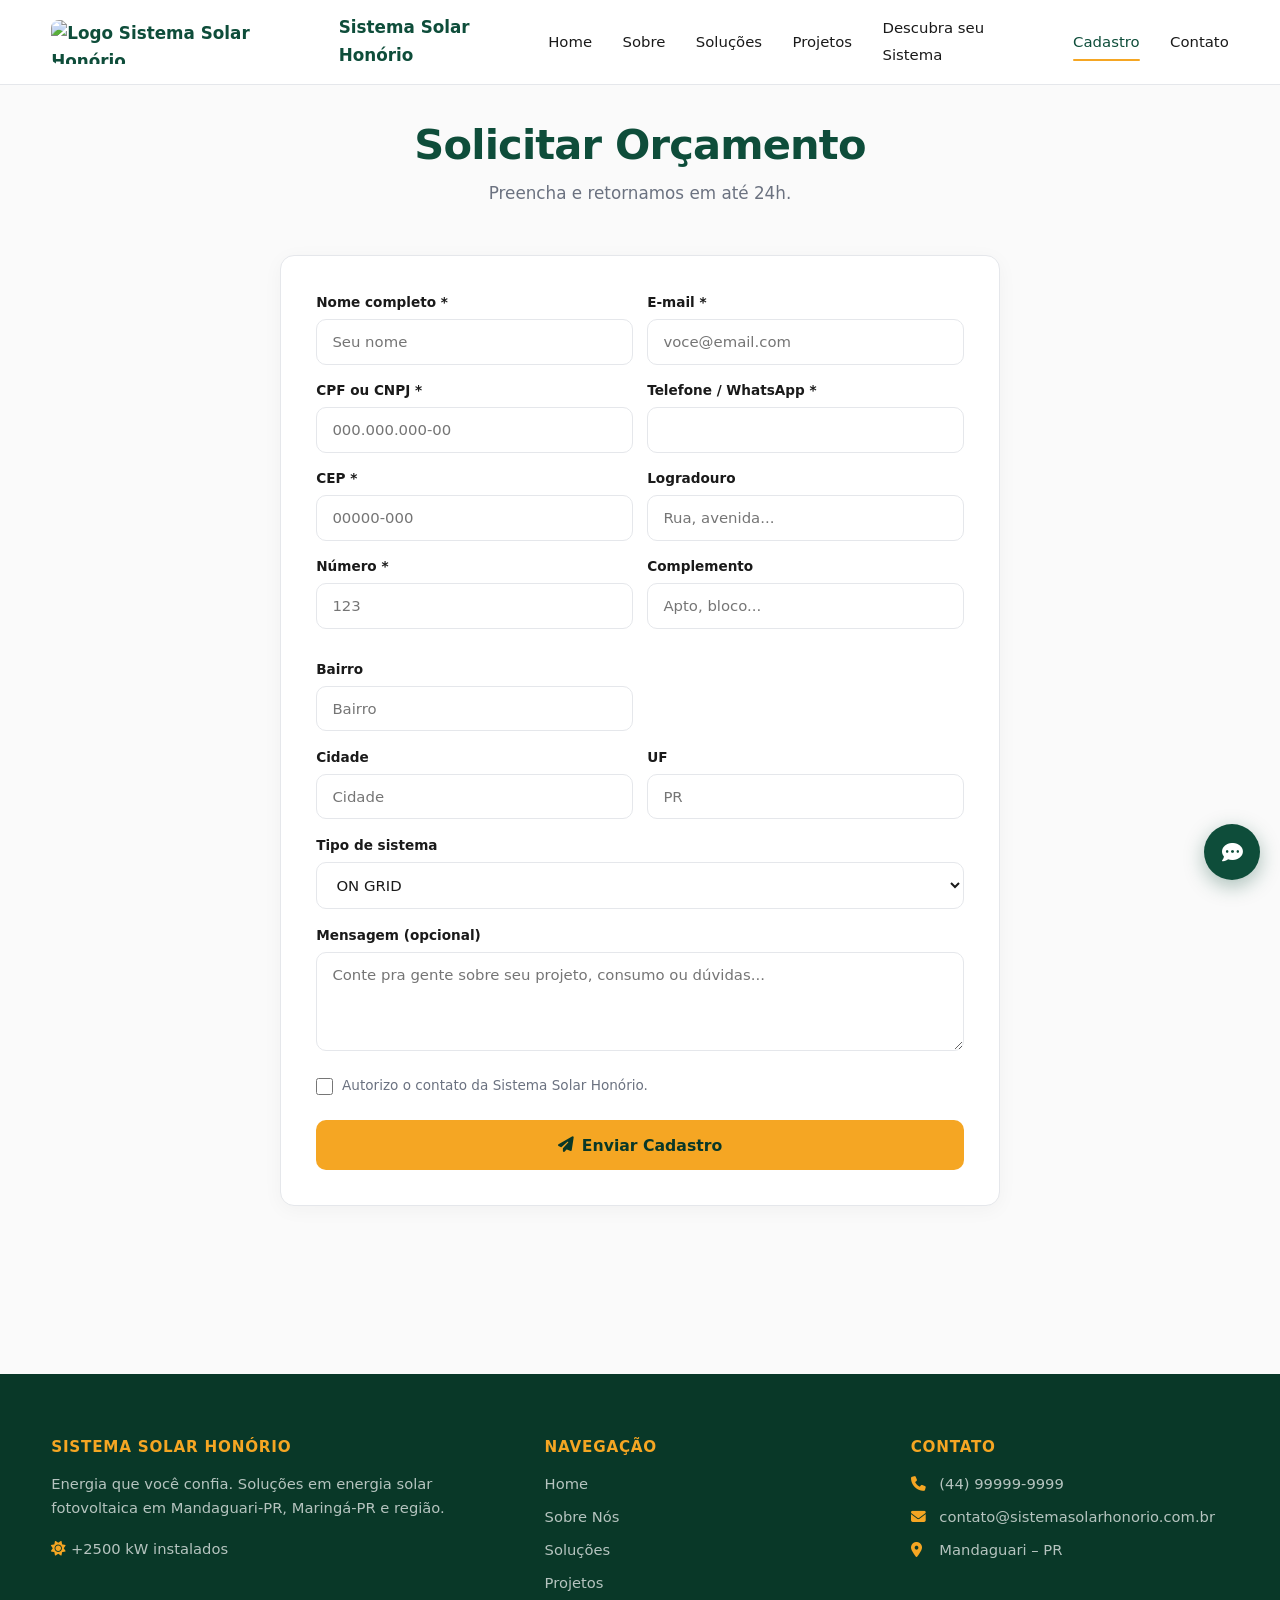
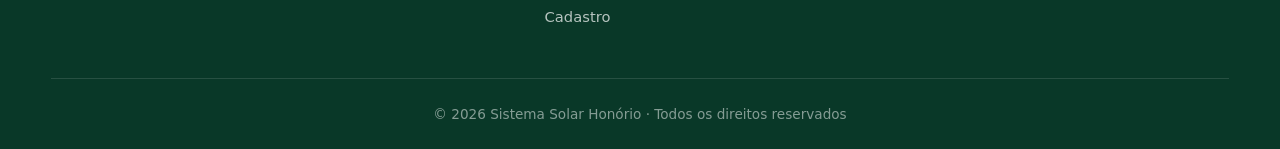
==== commit 35b229b2: "Add international phone input library and update form" ====
--- a/cadastro.html
+++ b/cadastro.html
@@ -5,12 +5,14 @@
   <meta name="viewport" content="width=device-width, initial-scale=1.0">
   <title>Cadastro | Sistema Solar Honório</title>
   <link rel="stylesheet" href="https://cdnjs.cloudflare.com/ajax/libs/font-awesome/6.5.0/css/all.min.css">
+  <!-- Biblioteca do Telefone Internacional -->
+  <link rel="stylesheet" href="https://cdn.jsdelivr.net/npm/intl-tel-input@23.0.4/build/css/intlTelInput.css">
   <link rel="stylesheet" href="style.css">
 </head>
 <body>
   <div id="navbar"></div>
 
-  <section class="section" style="padding-top: 140px;">
+  <section class="section" style="padding-top: 120px;">
     <div class="container">
       <h2 class="section-title">Solicitar Orçamento</h2>
       <p class="section-subtitle">Preencha e retornamos em até 24h.</p>
@@ -35,27 +37,11 @@
           </div>
           <div class="form-group">
             <label for="telefone">Telefone / WhatsApp *</label>
-            <div class="phone-group">
-              <select id="countryCode" aria-label="Código do país">
-                <option value="+55" data-mask="br" selected>🇧🇷 +55</option>
-                <option value="+54" data-mask="ar">🇦🇷 +54</option>
-                <option value="+595" data-mask="py">🇵🇾 +595</option>
-                <option value="+598" data-mask="uy">🇺🇾 +598</option>
-                <option value="+1" data-mask="us">🇺🇸 +1</option>
-                <option value="+351" data-mask="pt">🇵🇹 +351</option>
-                <option value="+34" data-mask="es">🇪🇸 +34</option>
-                <option value="+39" data-mask="it">🇮🇹 +39</option>
-                <option value="+49" data-mask="de">🇩🇪 +49</option>
-                <option value="+44" data-mask="uk">🇬🇧 +44</option>
-                <option value="+81" data-mask="jp">🇯🇵 +81</option>
-                <option value="+86" data-mask="cn">🇨🇳 +86</option>
-              </select>
-              <input type="tel" id="telefone" required placeholder="(44) 99999-9999">
-            </div>
+            <input type="tel" id="telefone" required>
           </div>
         </div>
 
-        <div class="form-row" style="grid-template-columns: 160px 1fr;">
+        <div class="form-row">
           <div class="form-group">
             <label for="cep">CEP *</label>
             <input type="text" id="cep" required placeholder="00000-000" maxlength="9" inputmode="numeric">
@@ -66,7 +52,7 @@
           </div>
         </div>
 
-        <div class="form-row" style="grid-template-columns: 120px 1fr 1fr;">
+        <div class="form-row row-3">
           <div class="form-group">
             <label for="numero">Número *</label>
             <input type="text" id="numero" required placeholder="123">
@@ -81,7 +67,7 @@
           </div>
         </div>
 
-        <div class="form-row" style="grid-template-columns: 1fr 80px;">
+        <div class="form-row row-uf">
           <div class="form-group">
             <label for="cidade">Cidade</label>
             <input type="text" id="cidade" placeholder="Cidade">
@@ -106,16 +92,18 @@
 
         <div class="form-group">
           <label for="mensagem">Mensagem (opcional)</label>
-          <textarea id="mensagem" rows="3" placeholder="Conta pra gente sobre seu projeto..."></textarea>
+          <textarea id="mensagem" rows="4" placeholder="Conte pra gente sobre seu projeto, consumo ou dúvidas..."></textarea>
         </div>
 
-        <label class="checkbox-label form-terms">
-          <input type="checkbox" id="termos" required>
-          <span>Autorizo o contato da Sistema Solar Honório.</span>
-        </label>
+        <div class="form-terms">
+          <label class="checkbox-label">
+            <input type="checkbox" id="termos" required>
+            <span>Autorizo o contato da Sistema Solar Honório.</span>
+          </label>
+        </div>
 
         <button type="submit" class="btn btn-primary btn-block">
-          <i class="fas fa-paper-plane"></i> Enviar
+          <i class="fas fa-paper-plane"></i> Enviar Cadastro
         </button>
         <div id="formStatus" class="form-status"></div>
       </form>
@@ -123,6 +111,9 @@
   </section>
 
   <div id="footer"></div>
+
+  <!-- JS da Biblioteca de Telefone -->
+  <script src="https://cdn.jsdelivr.net/npm/intl-tel-input@23.0.4/build/js/intlTelInput.min.js"></script>
   <script src="script.js"></script>
 </body>
 </html>
--- a/style.css
+++ b/style.css
@@ -1,4 +1,8 @@
-/* ===== RESET E VARIÁVEIS ===== */
+/* =========================================================
+   SISTEMA SOLAR HONÓRIO — style.css
+   ========================================================= */
+
+/* ===== RESET & VARIÁVEIS ===== */
 :root {
   --primary: #0e4d3a;
   --primary-dark: #093828;
@@ -54,6 +58,7 @@
 .btn {
   display: inline-flex;
   align-items: center;
+  justify-content: center;
   gap: 0.5rem;
   padding: 0.85rem 1.9rem;
   border-radius: 10px;
@@ -63,20 +68,31 @@
   cursor: pointer;
   border: none;
   font-family: inherit;
+  text-align: center;
 }
 .btn-primary { background: var(--secondary); color: var(--primary-dark); }
-.btn-primary:hover { background: var(--secondary-dark); transform: translateY(-2px); box-shadow: 0 8px 20px rgba(245, 166, 35, 0.35); }
+.btn-primary:hover {
+  background: var(--secondary-dark);
+  transform: translateY(-2px);
+  box-shadow: 0 8px 20px rgba(245, 166, 35, 0.35);
+}
 .btn-outline { background: transparent; border: 2px solid var(--white); color: var(--white); }
 .btn-outline:hover { background: var(--white); color: var(--primary); }
 .btn-dark { background: var(--primary); color: var(--white); }
 .btn-dark:hover { background: var(--primary-dark); transform: translateY(-2px); }
+.btn-block {
+  width: 100%;
+  padding: 0.95rem;
+  font-size: 0.98rem;
+  margin-top: 0.4rem;
+}
 
 /* ===== HEADER / NAV ===== */
 .header {
   position: fixed;
   top: 0; left: 0; right: 0;
   z-index: 1000;
-  background: rgba(255, 255, 255, 0.92);
+  background: rgba(255, 255, 255, 0.94);
   backdrop-filter: blur(14px);
   -webkit-backdrop-filter: blur(14px);
   border-bottom: 1px solid var(--border);
@@ -93,15 +109,15 @@
   align-items: center;
   gap: 0.7rem;
   font-weight: 800;
-  font-size: 1.1rem;
+  font-size: 1.05rem;
   color: var(--primary);
 }
 .logo img { height: 44px; width: auto; border-radius: 8px; }
-.nav-links { display: flex; gap: 2rem; align-items: center; }
+.nav-links { display: flex; gap: 1.9rem; align-items: center; }
 .nav-links a {
   color: var(--dark);
   font-weight: 500;
-  font-size: 0.95rem;
+  font-size: 0.93rem;
   padding: 0.4rem 0;
   position: relative;
   transition: color 0.2s;
@@ -191,7 +207,7 @@
 }
 .stat p { color: var(--gray); font-size: 0.95rem; }
 
-/* ===== CARDS ===== */
+/* ===== CARDS GENÉRICOS ===== */
 .grid-3 {
   display: grid;
   grid-template-columns: repeat(auto-fit, minmax(260px, 1fr));
@@ -272,33 +288,34 @@
   background: var(--white);
   border: 1px solid var(--border);
   border-radius: var(--radius);
-  padding: 2.5rem;
-  max-width: 780px;
+  padding: 2.2rem;
+  max-width: 720px;
   margin: 0 auto;
-  box-shadow: var(--shadow-sm);
+  box-shadow: 0 4px 20px rgba(0, 0, 0, 0.04);
 }
 .form-row {
   display: grid;
   grid-template-columns: 1fr 1fr;
-  gap: 1rem;
-}
-.form-group { margin-bottom: 1.1rem; }
+  gap: 0.9rem;
+}
+.form-group { margin-bottom: 0.9rem; }
 .form-group label {
   display: block;
-  font-size: 0.88rem;
+  font-size: 0.85rem;
   font-weight: 600;
   color: var(--dark);
-  margin-bottom: 0.4rem;
+  margin-bottom: 0.35rem;
 }
 .form-group input,
 .form-group select {
   width: 100%;
-  padding: 0.85rem 1rem;
+  padding: 0.8rem 0.95rem;
   border: 1.5px solid var(--border);
   border-radius: 10px;
-  font-size: 0.95rem;
+  font-size: 0.93rem;
   font-family: inherit;
   background: var(--white);
+  color: var(--dark);
   transition: all 0.2s;
 }
 .form-group input:focus,
@@ -311,6 +328,85 @@
   background: #f5f7f6;
   color: var(--gray);
 }
+textarea {
+  width: 100%;
+  padding: 0.8rem 0.95rem;
+  border: 1.5px solid var(--border);
+  border-radius: 10px;
+  font-family: inherit;
+  font-size: 0.93rem;
+  resize: vertical;
+  min-height: 80px;
+  color: var(--dark);
+  transition: all 0.2s;
+  outline: none;
+}
+textarea:focus {
+  border-color: var(--secondary);
+  box-shadow: 0 0 0 3px rgba(245, 166, 35, 0.15);
+}
+
+/* ===== TELEFONE COM PAÍS ===== */
+.phone-group {
+  display: flex;
+  border: 1.5px solid var(--border);
+  border-radius: 10px;
+  overflow: hidden;
+  background: var(--white);
+  transition: border-color 0.2s, box-shadow 0.2s;
+}
+.phone-group:focus-within {
+  border-color: var(--secondary);
+  box-shadow: 0 0 0 3px rgba(245, 166, 35, 0.15);
+}
+.phone-group select {
+  border: none;
+  background: #f8faf9;
+  padding: 0.8rem 0.6rem;
+  font-size: 0.9rem;
+  font-family: inherit;
+  cursor: pointer;
+  outline: none;
+  border-right: 1px solid var(--border);
+  color: var(--dark);
+  border-radius: 0;
+  width: auto;
+}
+.phone-group input {
+  flex: 1;
+  border: none !important;
+  box-shadow: none !important;
+  padding: 0.8rem 1rem;
+  font-size: 0.93rem;
+  outline: none;
+  background: transparent;
+  min-width: 0;
+}
+
+/* ===== CHECKBOX & TERMOS ===== */
+.checkbox-label {
+  display: flex;
+  align-items: flex-start;
+  gap: 0.55rem;
+  cursor: pointer;
+  line-height: 1.4;
+}
+.checkbox-label input[type="checkbox"] {
+  width: 17px;
+  height: 17px;
+  margin-top: 2px;
+  accent-color: var(--primary);
+  flex-shrink: 0;
+  cursor: pointer;
+}
+.form-terms {
+  margin: 1rem 0 1.2rem;
+  font-size: 0.85rem;
+  color: var(--gray);
+  font-weight: 500;
+}
+
+/* ===== FORM STATUS ===== */
 .form-status {
   margin-top: 1rem;
   padding: 0.85rem 1rem;
@@ -321,18 +417,18 @@
 .form-status.success { background: #dcfce7; color: #166534; display: block; }
 .form-status.error { background: #fee2e2; color: #991b1b; display: block; }
 
-/* ===== QUIZ ===== */
+/* ===== QUIZ / DESCUBRA SEU SISTEMA ===== */
 .quiz-box {
   background: var(--white);
   border: 1px solid var(--border);
   border-radius: var(--radius);
-  padding: 2.5rem;
-  max-width: 720px;
+  padding: 2.2rem;
+  max-width: 620px;
   margin: 0 auto;
-  box-shadow: var(--shadow-sm);
+  box-shadow: 0 4px 20px rgba(0, 0, 0, 0.04);
 }
 .quiz-progress {
-  height: 6px;
+  height: 5px;
   background: #eef2f0;
   border-radius: 3px;
   margin-bottom: 1.5rem;
@@ -341,30 +437,36 @@
 .quiz-progress-bar {
   height: 100%;
   background: var(--secondary);
-  border-radius: 3px;
   transition: width 0.4s ease;
 }
-.quiz-question { font-size: 1.15rem; font-weight: 600; margin-bottom: 1.2rem; color: var(--primary); }
-.quiz-options { display: grid; gap: 0.7rem; }
+.quiz-question {
+  font-size: 1.1rem;
+  font-weight: 600;
+  color: var(--primary);
+  margin-bottom: 1.2rem;
+}
+.quiz-options { display: grid; gap: 0.6rem; }
 .quiz-option {
-  padding: 0.95rem 1.2rem;
+  padding: 0.9rem 1.1rem;
   border: 1.5px solid var(--border);
   border-radius: 10px;
   cursor: pointer;
-  transition: all 0.2s;
-  font-size: 0.95rem;
-}
-.quiz-option:hover { border-color: var(--secondary); background: #fffaf0; }
-.quiz-result h3 { color: var(--primary); margin-bottom: 0.6rem; }
-.quiz-result .result-badge {
+  font-size: 0.93rem;
+  transition: all 0.15s;
+}
+.quiz-option:hover {
+  border-color: var(--secondary);
+  background: #fffaf0;
+}
+.result-badge {
   display: inline-block;
-  padding: 0.7rem 1.6rem;
+  padding: 0.6rem 1.4rem;
   background: var(--secondary);
   color: var(--primary-dark);
   border-radius: 10px;
   font-weight: 800;
-  font-size: 1.4rem;
-  margin: 0.8rem 0 1.2rem;
+  font-size: 1.3rem;
+  margin: 0.5rem 0 0.8rem;
 }
 
 /* ===== PARCEIROS ===== */
@@ -398,7 +500,10 @@
   text-align: center;
   transition: all 0.3s;
 }
-.contact-card:hover { border-color: var(--secondary); box-shadow: var(--shadow-md); }
+.contact-card:hover {
+  border-color: var(--secondary);
+  box-shadow: var(--shadow-md);
+}
 .contact-card i {
   font-size: 1.9rem;
   color: var(--secondary);
@@ -432,7 +537,8 @@
   font-size: 0.92rem;
   margin-bottom: 0.55rem;
 }
-.footer li i { width: 18px; color: var(--secondary); }
+.footer li i { width: 18px; color: var(--secondary); margin-right: 6px; }
+.footer a:hover { color: var(--secondary); }
 .footer-bottom {
   border-top: 1px solid rgba(255, 255, 255, 0.12);
   padding-top: 1.5rem;
@@ -441,87 +547,120 @@
   color: rgba(255, 255, 255, 0.5);
 }
 
-/* ===== CHAT ===== */
-.chat-widget { position: fixed; bottom: 20px; right: 20px; z-index: 1100; }
+/* ===== CHAT / PAINEL DE CONTATO ===== */
+.chat-widget {
+  position: fixed;
+  bottom: 20px;
+  right: 20px;
+  z-index: 1100;
+}
 .chat-toggle {
-  width: 58px; height: 58px;
+  width: 56px;
+  height: 56px;
   border-radius: 50%;
+  background: var(--primary);
+  color: var(--white);
+  border: none;
+  font-size: 1.3rem;
+  cursor: pointer;
+  box-shadow: 0 6px 20px rgba(14, 77, 58, 0.35);
+  transition: transform 0.2s, background 0.2s;
+  display: flex;
+  align-items: center;
+  justify-content: center;
+}
+.chat-toggle:hover {
+  transform: scale(1.06);
   background: var(--secondary);
   color: var(--primary-dark);
-  border: none;
-  font-size: 1.5rem;
-  cursor: pointer;
-  box-shadow: 0 8px 24px rgba(245, 166, 35, 0.4);
-  transition: transform 0.25s;
-  display: flex;
-  align-items: center;
-  justify-content: center;
-}
-.chat-toggle:hover { transform: scale(1.08); }
-.chat-window {
+}
+
+.chat-panel {
   display: none;
   position: absolute;
-  bottom: 74px;
+  bottom: 70px;
   right: 0;
-  width: 340px;
+  width: 320px;
   max-width: calc(100vw - 40px);
   background: var(--white);
-  border-radius: var(--radius);
-  box-shadow: var(--shadow-lg);
+  border-radius: 16px;
+  box-shadow: 0 12px 40px rgba(0, 0, 0, 0.18);
   overflow: hidden;
   border: 1px solid var(--border);
 }
-.chat-window.open { display: block; animation: slideUp 0.3s ease; }
-@keyframes slideUp {
-  from { opacity: 0; transform: translateY(10px); }
+.chat-panel.open { display: block; animation: chatIn 0.25s ease; }
+@keyframes chatIn {
+  from { opacity: 0; transform: translateY(8px); }
   to { opacity: 1; transform: translateY(0); }
 }
-.chat-header {
+.chat-panel-header {
   background: var(--primary);
   color: var(--white);
-  padding: 0.9rem 1rem;
+  padding: 1rem 1.1rem;
+  display: flex;
+  justify-content: space-between;
+  align-items: center;
+}
+.chat-panel-header strong { display: block; font-size: 0.95rem; }
+.chat-panel-header span { font-size: 0.78rem; opacity: 0.75; }
+.chat-close {
+  background: rgba(255, 255, 255, 0.15);
+  border: none;
+  color: var(--white);
+  width: 30px;
+  height: 30px;
+  border-radius: 50%;
+  cursor: pointer;
+  font-size: 0.85rem;
+  display: flex;
+  align-items: center;
+  justify-content: center;
+  transition: background 0.2s;
+}
+.chat-close:hover { background: rgba(255, 255, 255, 0.3); }
+
+.chat-panel-body { padding: 0.6rem; }
+.chat-action {
+  display: flex;
+  align-items: center;
+  gap: 0.9rem;
+  padding: 0.85rem 0.9rem;
+  border-radius: 10px;
+  transition: background 0.15s;
+  text-decoration: none;
+  color: inherit;
+}
+.chat-action:hover { background: #f4f7f5; }
+.chat-action > i:first-child {
+  font-size: 1.15rem;
+  color: var(--primary);
+  width: 26px;
+  text-align: center;
+  flex-shrink: 0;
+}
+.chat-action > div { flex: 1; min-width: 0; }
+.chat-action strong {
+  display: block;
+  font-size: 0.9rem;
+  color: var(--dark);
   font-weight: 600;
-  font-size: 0.95rem;
-}
-.chat-messages {
-  height: 280px;
-  overflow-y: auto;
-  padding: 1rem;
-  background: #f7f9f8;
-}
-.chat-msg {
-  padding: 0.65rem 0.9rem;
-  border-radius: 12px;
-  max-width: 85%;
-  font-size: 0.9rem;
-  margin-bottom: 0.7rem;
-  line-height: 1.4;
-}
-.chat-msg.bot { background: var(--white); border: 1px solid var(--border); }
-.chat-msg.user { background: var(--primary); color: var(--white); margin-left: auto; }
-.chat-input-area {
-  display: flex;
-  border-top: 1px solid var(--border);
-}
-.chat-input-area input {
-  flex: 1;
-  padding: 0.85rem 1rem;
-  border: none;
-  outline: none;
-  font-family: inherit;
-  font-size: 0.9rem;
-}
-.chat-input-area button {
-  background: var(--secondary);
-  border: none;
-  padding: 0 1.2rem;
-  cursor: pointer;
-  color: var(--primary-dark);
-  font-size: 1rem;
-}
+}
+.chat-action span {
+  display: block;
+  font-size: 0.78rem;
+  color: var(--gray);
+  white-space: nowrap;
+  overflow: hidden;
+  text-overflow: ellipsis;
+}
+.chat-action > i:last-child {
+  color: var(--gray);
+  font-size: 0.75rem;
+}
+.chat-action.whatsapp > i:first-child { color: #25d366; }
 
 /* ===== RESPONSIVO ===== */
-@media (max-width: 860px) {
+@media (max-width: 900px) {
   .nav-links {
     position: fixed;
     top: 68px;
@@ -531,21 +670,39 @@
     background: var(--white);
     flex-direction: column;
     justify-content: flex-start;
-    padding: 2.5rem 2rem;
+    padding: 2rem 1.8rem;
     gap: 0;
     transform: translateX(-100%);
     transition: transform 0.3s ease;
     border-top: 1px solid var(--border);
+    overflow-y: auto;
   }
   .nav-links.active { transform: translateX(0); }
   .nav-links li { width: 100%; border-bottom: 1px solid var(--border); }
-  .nav-links a { display: block; padding: 1rem 0; font-size: 1.05rem; }
+  .nav-links a {
+    display: block;
+    padding: 1rem 0;
+    font-size: 1.02rem;
+  }
   .nav-links a.active::after { display: none; }
   .menu-toggle { display: block; }
+
   .about-grid { grid-template-columns: 1fr; gap: 2rem; }
   .form-row { grid-template-columns: 1fr; }
   .form-box, .quiz-box { padding: 1.6rem; }
   .footer-grid { grid-template-columns: 1fr; gap: 2rem; }
-  .hero { padding-top: 120px; }
+  .hero { padding-top: 120px; min-height: 80vh; }
   .section { padding: 3.5rem 0; }
-}
+  .hero p { font-size: 1rem; }
+}
+
+@media (max-width: 480px) {
+  .hero h1 { font-size: 1.9rem; }
+  .stat h3 { font-size: 2rem; }
+  .chat-panel { width: calc(100vw - 32px); }
+  .logo span { display: none; }
+  .logo img { height: 40px; }
+  .form-group input,
+  .form-group select,
+  .phone-group input { font-size: 16px; } /* evita zoom no iOS */
+}
